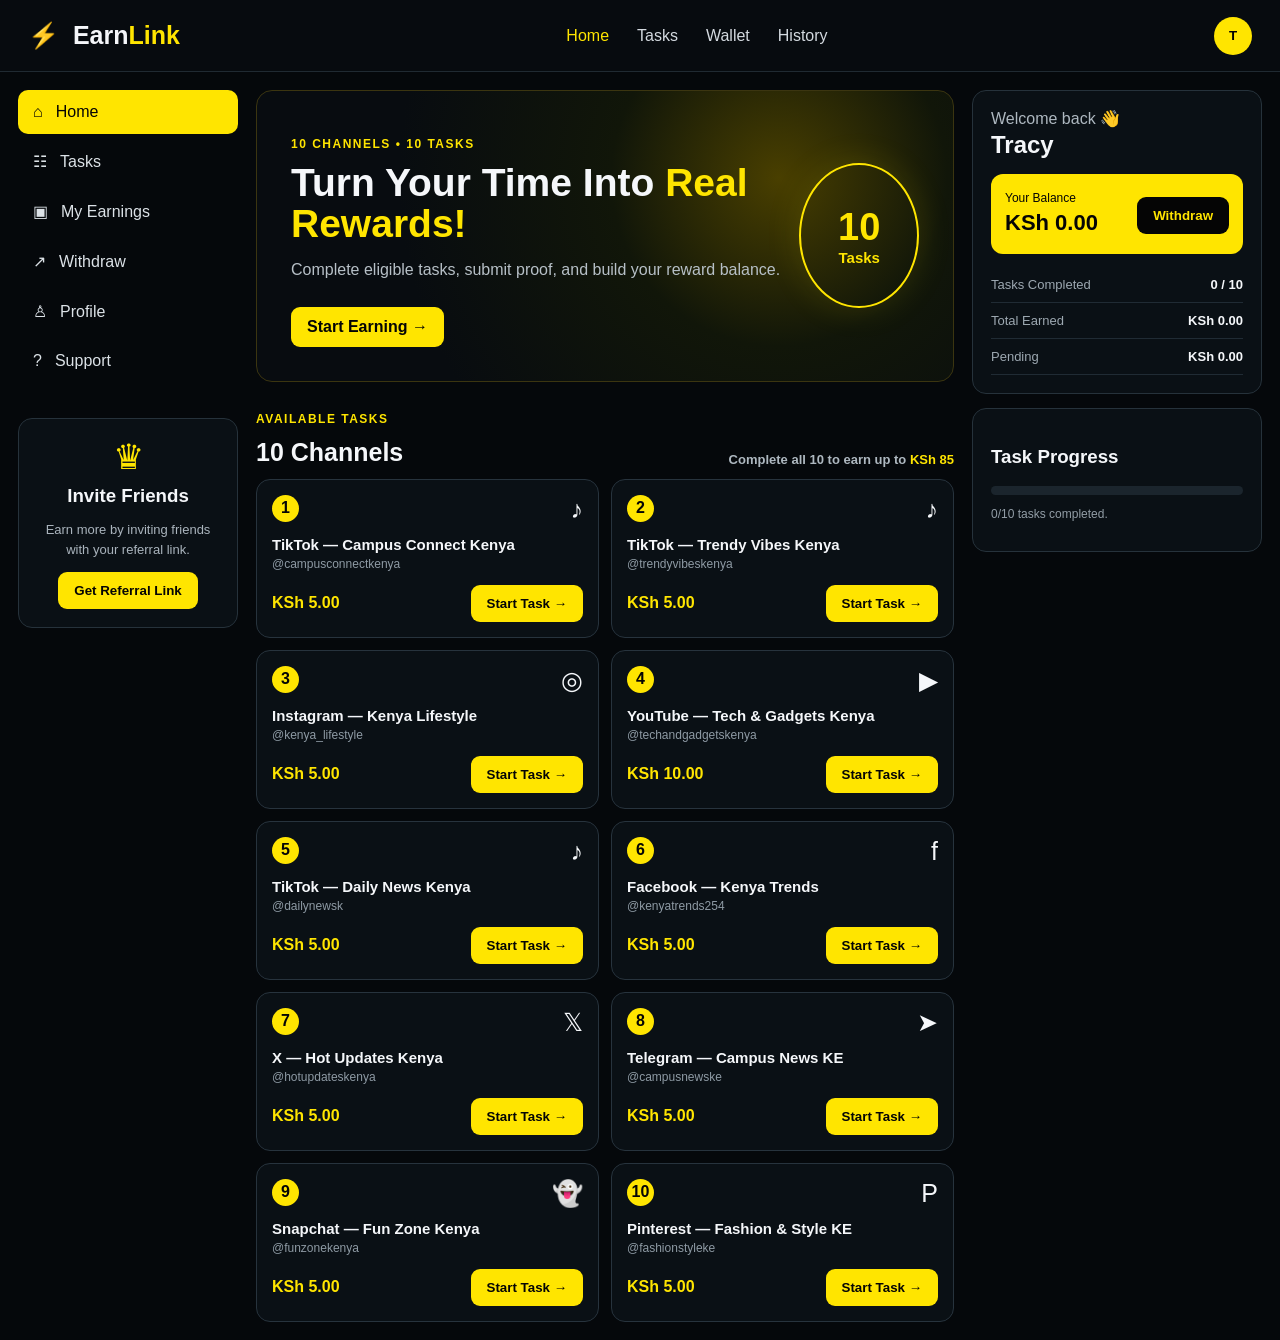
==== index.html @ f0e51ee8 "Add files via upload" ====
<!DOCTYPE html>
<html lang="en">
<head>
  <meta charset="UTF-8" />
  <meta name="viewport" content="width=device-width, initial-scale=1.0" />
  <title>EarnLink — Follow • Like • Earn</title>
  <link rel="stylesheet" href="style.css" />
</head>
<body>
  <header class="topbar">
    <div class="brand"><span class="brand-icon">⚡</span> Earn<span>Link</span></div>
    <nav>
      <a class="active" href="#home">Home</a>
      <a href="#tasks">Tasks</a>
      <a href="#wallet">Wallet</a>
      <a href="#history">History</a>
    </nav>
    <button class="profile-btn">T</button>
  </header>

  <main class="layout" id="home">
    <aside class="sidebar">
      <a class="nav active" href="#home">⌂ <span>Home</span></a>
      <a class="nav" href="#tasks">☷ <span>Tasks</span></a>
      <a class="nav" href="#wallet">▣ <span>My Earnings</span></a>
      <a class="nav" href="#wallet">↗ <span>Withdraw</span></a>
      <a class="nav" href="#profile">♙ <span>Profile</span></a>
      <a class="nav" href="#support">? <span>Support</span></a>

      <div class="referral">
        <div class="ref-icon">♛</div>
        <h3>Invite Friends</h3>
        <p>Earn more by inviting friends with your referral link.</p>
        <button>Get Referral Link</button>
      </div>
    </aside>

    <section class="content">
      <section class="hero">
        <div>
          <p class="eyebrow">10 CHANNELS • 10 TASKS</p>
          <h1>Turn Your Time Into <strong>Real Rewards!</strong></h1>
          <p>Complete eligible tasks, submit proof, and build your reward balance.</p>
          <a class="primary" href="#tasks">Start Earning →</a>
        </div>
        <div class="hero-badge">10<br><small>Tasks</small></div>
      </section>

      <section class="tasks-section" id="tasks">
        <div class="section-heading">
          <div>
            <p class="eyebrow">AVAILABLE TASKS</p>
            <h2>10 Channels</h2>
          </div>
          <strong>Complete all 10 to earn up to <span id="possible-total">KSh 85</span></strong>
        </div>
        <div class="task-grid" id="task-grid"></div>
      </section>
    </section>

    <aside class="rightbar">
      <div class="welcome-card">
        <p>Welcome back 👋</p>
        <h2>Tracy</h2>
        <div class="balance">
          <span>Your Balance</span>
          <strong id="balance">KSh 0.00</strong>
          <button onclick="openWallet()">Withdraw</button>
        </div>
        <div class="stats">
          <div><span>Tasks Completed</span><b id="completed">0 / 10</b></div>
          <div><span>Total Earned</span><b id="earned">KSh 0.00</b></div>
          <div><span>Pending</span><b id="pending">KSh 0.00</b></div>
        </div>
      </div>

      <div class="progress-card">
        <h3>Task Progress</h3>
        <div class="progress"><i id="progress-bar"></i></div>
        <p id="progress-text">Complete your tasks to increase your balance.</p>
      </div>
    </aside>
  </main>

  <div class="modal hidden" id="task-modal">
    <div class="modal-card">
      <button class="close" onclick="closeModal()">×</button>
      <div id="modal-content"></div>
    </div>
  </div>

  <script src="script.js"></script>
</body>
</html>
---- style.css ----
*{box-sizing:border-box}html{scroll-behavior:smooth}body{margin:0;background:#05080b;color:#f5f7fa;font-family:Inter,Arial,sans-serif}.topbar{height:72px;border-bottom:1px solid #202a32;display:flex;align-items:center;padding:0 28px;gap:45px;position:sticky;top:0;background:#070b0f;z-index:10}.brand{font-size:25px;font-weight:900}.brand span:last-child{color:#ffe500}.brand-icon{color:#ffe500;margin-right:7px}.topbar nav{display:flex;gap:28px;flex:1;justify-content:center}.topbar nav a{color:#d4dae0;text-decoration:none}.topbar nav a.active{color:#ffe500}.profile-btn{border:0;background:#ffe500;border-radius:50%;width:38px;height:38px;font-weight:800}.layout{display:grid;grid-template-columns:220px minmax(0,1fr) 290px;gap:18px;max-width:1500px;margin:auto;padding:18px}.sidebar,.rightbar{min-width:0}.nav{display:flex;gap:13px;align-items:center;padding:13px 15px;color:#dce2e7;text-decoration:none;border-radius:10px;margin-bottom:5px}.nav.active,.nav:hover{background:#ffe500;color:#050505}.referral,.welcome-card,.progress-card{border:1px solid #26323b;background:#0a1015;border-radius:14px;padding:18px}.referral{margin-top:35px;text-align:center}.ref-icon{font-size:35px;color:#ffe500}.referral h3{margin:8px 0}.referral p{font-size:13px;color:#aab4bd;line-height:1.5}.referral button,.primary,.balance button,.task button{border:0;background:#ffe500;color:#050505;font-weight:800;border-radius:9px;padding:11px 16px;cursor:pointer}.content{min-width:0}.hero{min-height:250px;border:1px solid #3b3510;border-radius:16px;padding:34px;display:flex;align-items:center;justify-content:space-between;background:radial-gradient(circle at 75% 30%,#493f00 0,#111609 30%,#080c10 68%)}.eyebrow{color:#ffe500;font-size:12px;font-weight:800;letter-spacing:1.5px}.hero h1{font-size:39px;line-height:1.05;max-width:620px;margin:12px 0}.hero h1 strong{color:#ffe500}.hero p:not(.eyebrow){color:#b7c0c7;max-width:560px}.primary{display:inline-block;text-decoration:none;margin-top:12px}.hero-badge{border:2px solid #ffe500;border-radius:50%;width:145px;height:145px;display:flex;flex-direction:column;align-items:center;justify-content:center;color:#ffe500;font-size:38px;font-weight:900;box-shadow:0 0 35px #ffe50022}.hero-badge small{font-size:15px}.tasks-section{margin-top:18px}.section-heading{display:flex;justify-content:space-between;align-items:end;margin-bottom:12px}.section-heading h2{margin:0;font-size:25px}.section-heading strong{font-size:13px;color:#aeb8c0}.section-heading strong span{color:#ffe500}.task-grid{display:grid;grid-template-columns:repeat(2,minmax(0,1fr));gap:12px}.task{border:1px solid #27333d;background:#0a1015;border-radius:14px;padding:15px;position:relative}.task-number{width:27px;height:27px;background:#ffe500;color:#050505;border-radius:50%;display:flex;align-items:center;justify-content:center;font-weight:900}.task-head{display:flex;justify-content:space-between;align-items:start}.platform{font-size:25px}.task h3{font-size:15px;margin:12px 0 4px}.handle{color:#8e9aa4;font-size:12px}.task-bottom{display:flex;align-items:center;justify-content:space-between;margin-top:14px}.reward{color:#ffe500;font-weight:900}.task button.done{background:#17351f;color:#62e08b}.rightbar{display:flex;flex-direction:column;gap:14px}.welcome-card h2{margin:3px 0 15px}.welcome-card>p{color:#aeb8c0;margin:0}.balance{background:#ffe500;color:#050505;border-radius:12px;padding:14px;margin-bottom:13px}.balance span{font-size:12px}.balance strong{font-size:22px;display:block;margin:4px 0}.balance button{background:#050505;color:#ffe500;float:right;margin-top:-43px}.stats>div{display:flex;justify-content:space-between;padding:10px 0;border-bottom:1px solid #202b34;font-size:13px}.stats span{color:#9da8b1}.progress{height:9px;background:#1b252d;border-radius:99px;overflow:hidden}.progress i{display:block;height:100%;width:0;background:#ffe500;transition:.3s}.progress-card p{font-size:12px;color:#929da6}.modal{position:fixed;inset:0;background:#000b;display:flex;align-items:center;justify-content:center;padding:20px;z-index:20}.hidden{display:none}.modal-card{position:relative;background:#0a1015;border:1px solid #3a4249;border-radius:16px;padding:25px;max-width:480px;width:100%}.close{position:absolute;right:14px;top:10px;background:none;border:0;color:#fff;font-size:28px;cursor:pointer}.timer{font-size:46px;color:#ffe500;text-align:center;font-weight:900;margin:20px}.instructions{color:#b8c0c7;line-height:1.7}.proof{border:1px dashed #68747e;padding:20px;border-radius:10px;text-align:center;margin:15px 0}.file-input{width:100%;padding:10px;background:#111a21;color:#fff;border-radius:8px}.modal-card button.primary-btn{width:100%;background:#ffe500;border:0;border-radius:9px;padding:13px;font-weight:900;cursor:pointer}.modal-card button:disabled{opacity:.45;cursor:not-allowed}@media(max-width:1100px){.layout{grid-template-columns:180px minmax(0,1fr)}.rightbar{grid-column:2}.task-grid{grid-template-columns:repeat(2,1fr)}}@media(max-width:720px){.topbar{padding:0 14px}.topbar nav{display:none}.layout{display:block;padding:10px}.sidebar{display:none}.rightbar{margin-top:14px}.hero{padding:22px}.hero h1{font-size:30px}.hero-badge{width:100px;height:100px;font-size:28px}.task-grid{grid-template-columns:1fr}.section-heading{display:block}.section-heading strong{display:block;margin-top:8px}}
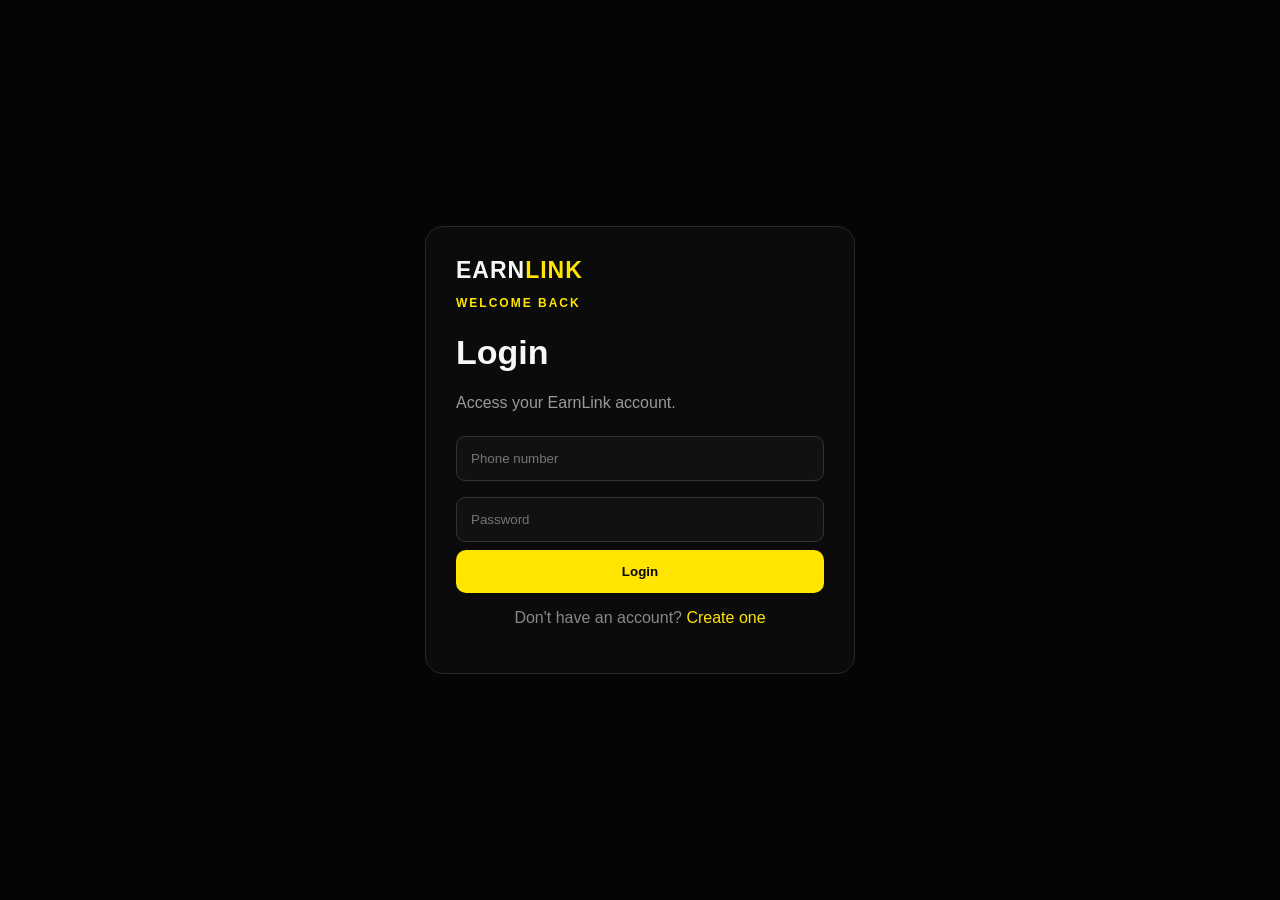
==== commit 0e8866ea: "Add files via upload" ====
--- a/index.html
+++ b/index.html
@@ -1,94 +1,24 @@
 <!DOCTYPE html>
 <html lang="en">
 <head>
-  <meta charset="UTF-8" />
-  <meta name="viewport" content="width=device-width, initial-scale=1.0" />
-  <title>EarnLink — Follow • Like • Earn</title>
-  <link rel="stylesheet" href="style.css" />
+<meta charset="UTF-8"><meta name="viewport" content="width=device-width, initial-scale=1.0">
+<title>EarnLink | Dashboard</title><link rel="stylesheet" href="style.css">
 </head>
 <body>
-  <header class="topbar">
-    <div class="brand"><span class="brand-icon">⚡</span> Earn<span>Link</span></div>
-    <nav>
-      <a class="active" href="#home">Home</a>
-      <a href="#tasks">Tasks</a>
-      <a href="#wallet">Wallet</a>
-      <a href="#history">History</a>
-    </nav>
-    <button class="profile-btn">T</button>
-  </header>
-
-  <main class="layout" id="home">
-    <aside class="sidebar">
-      <a class="nav active" href="#home">⌂ <span>Home</span></a>
-      <a class="nav" href="#tasks">☷ <span>Tasks</span></a>
-      <a class="nav" href="#wallet">▣ <span>My Earnings</span></a>
-      <a class="nav" href="#wallet">↗ <span>Withdraw</span></a>
-      <a class="nav" href="#profile">♙ <span>Profile</span></a>
-      <a class="nav" href="#support">? <span>Support</span></a>
-
-      <div class="referral">
-        <div class="ref-icon">♛</div>
-        <h3>Invite Friends</h3>
-        <p>Earn more by inviting friends with your referral link.</p>
-        <button>Get Referral Link</button>
-      </div>
-    </aside>
-
-    <section class="content">
-      <section class="hero">
-        <div>
-          <p class="eyebrow">10 CHANNELS • 10 TASKS</p>
-          <h1>Turn Your Time Into <strong>Real Rewards!</strong></h1>
-          <p>Complete eligible tasks, submit proof, and build your reward balance.</p>
-          <a class="primary" href="#tasks">Start Earning →</a>
-        </div>
-        <div class="hero-badge">10<br><small>Tasks</small></div>
-      </section>
-
-      <section class="tasks-section" id="tasks">
-        <div class="section-heading">
-          <div>
-            <p class="eyebrow">AVAILABLE TASKS</p>
-            <h2>10 Channels</h2>
-          </div>
-          <strong>Complete all 10 to earn up to <span id="possible-total">KSh 85</span></strong>
-        </div>
-        <div class="task-grid" id="task-grid"></div>
-      </section>
-    </section>
-
-    <aside class="rightbar">
-      <div class="welcome-card">
-        <p>Welcome back 👋</p>
-        <h2>Tracy</h2>
-        <div class="balance">
-          <span>Your Balance</span>
-          <strong id="balance">KSh 0.00</strong>
-          <button onclick="openWallet()">Withdraw</button>
-        </div>
-        <div class="stats">
-          <div><span>Tasks Completed</span><b id="completed">0 / 10</b></div>
-          <div><span>Total Earned</span><b id="earned">KSh 0.00</b></div>
-          <div><span>Pending</span><b id="pending">KSh 0.00</b></div>
-        </div>
-      </div>
-
-      <div class="progress-card">
-        <h3>Task Progress</h3>
-        <div class="progress"><i id="progress-bar"></i></div>
-        <p id="progress-text">Complete your tasks to increase your balance.</p>
-      </div>
-    </aside>
-  </main>
-
-  <div class="modal hidden" id="task-modal">
-    <div class="modal-card">
-      <button class="close" onclick="closeModal()">×</button>
-      <div id="modal-content"></div>
-    </div>
-  </div>
-
-  <script src="script.js"></script>
-</body>
-</html>
+<header class="topbar"><a class="brand" href="index.html">EARN<span>LINK</span></a><nav>
+<a class="active" href="index.html">Home</a><a href="tasks.html">Tasks</a><a href="verification.html">Verification</a><a href="wallet.html">Wallet</a>
+</nav><button class="logout" onclick="logout()">Logout</button></header>
+<main class="container">
+<section class="hero"><div><p class="eyebrow">WELCOME BACK</p><h1>Earn more. <span>Do more.</span></h1><p>Complete verified tasks and build your earnings.</p></div><a class="btn" href="tasks.html">View Tasks →</a></section>
+<section class="balance-grid">
+<div class="balance-card"><small>AVAILABLE BALANCE</small><strong>KSh <span id="available">0.00</span></strong><a href="wallet.html">Withdraw →</a></div>
+<div class="stat"><small>PENDING</small><strong>KSh <span id="pending">0.00</span></strong></div>
+<div class="stat"><small>TOTAL EARNED</small><strong>KSh <span id="total">0.00</span></strong></div>
+<div class="stat"><small>COMPLETED TASKS</small><strong id="completed">0</strong></div>
+</section>
+<section class="dashboard-grid">
+<div class="panel"><h2>How EarnLink works</h2><div class="steps"><div><b>01</b><span>Choose a task</span></div><div><b>02</b><span>Complete it with the required proof</span></div><div><b>03</b><span>Submit for verification</span></div><div><b>04</b><span>Get approved earnings</span></div></div></div>
+<div class="panel quick"><h2>Quick actions</h2><a href="tasks.html">🎯 Browse available tasks</a><a href="verification.html">✓ Check verification</a><a href="wallet.html">💰 Open wallet</a></div>
+</section>
+</main><script src="script.js"></script>
+</body></html>
--- a/style.css
+++ b/style.css
@@ -1 +1 @@
-*{box-sizing:border-box}html{scroll-behavior:smooth}body{margin:0;background:#05080b;color:#f5f7fa;font-family:Inter,Arial,sans-serif}.topbar{height:72px;border-bottom:1px solid #202a32;display:flex;align-items:center;padding:0 28px;gap:45px;position:sticky;top:0;background:#070b0f;z-index:10}.brand{font-size:25px;font-weight:900}.brand span:last-child{color:#ffe500}.brand-icon{color:#ffe500;margin-right:7px}.topbar nav{display:flex;gap:28px;flex:1;justify-content:center}.topbar nav a{color:#d4dae0;text-decoration:none}.topbar nav a.active{color:#ffe500}.profile-btn{border:0;background:#ffe500;border-radius:50%;width:38px;height:38px;font-weight:800}.layout{display:grid;grid-template-columns:220px minmax(0,1fr) 290px;gap:18px;max-width:1500px;margin:auto;padding:18px}.sidebar,.rightbar{min-width:0}.nav{display:flex;gap:13px;align-items:center;padding:13px 15px;color:#dce2e7;text-decoration:none;border-radius:10px;margin-bottom:5px}.nav.active,.nav:hover{background:#ffe500;color:#050505}.referral,.welcome-card,.progress-card{border:1px solid #26323b;background:#0a1015;border-radius:14px;padding:18px}.referral{margin-top:35px;text-align:center}.ref-icon{font-size:35px;color:#ffe500}.referral h3{margin:8px 0}.referral p{font-size:13px;color:#aab4bd;line-height:1.5}.referral button,.primary,.balance button,.task button{border:0;background:#ffe500;color:#050505;font-weight:800;border-radius:9px;padding:11px 16px;cursor:pointer}.content{min-width:0}.hero{min-height:250px;border:1px solid #3b3510;border-radius:16px;padding:34px;display:flex;align-items:center;justify-content:space-between;background:radial-gradient(circle at 75% 30%,#493f00 0,#111609 30%,#080c10 68%)}.eyebrow{color:#ffe500;font-size:12px;font-weight:800;letter-spacing:1.5px}.hero h1{font-size:39px;line-height:1.05;max-width:620px;margin:12px 0}.hero h1 strong{color:#ffe500}.hero p:not(.eyebrow){color:#b7c0c7;max-width:560px}.primary{display:inline-block;text-decoration:none;margin-top:12px}.hero-badge{border:2px solid #ffe500;border-radius:50%;width:145px;height:145px;display:flex;flex-direction:column;align-items:center;justify-content:center;color:#ffe500;font-size:38px;font-weight:900;box-shadow:0 0 35px #ffe50022}.hero-badge small{font-size:15px}.tasks-section{margin-top:18px}.section-heading{display:flex;justify-content:space-between;align-items:end;margin-bottom:12px}.section-heading h2{margin:0;font-size:25px}.section-heading strong{font-size:13px;color:#aeb8c0}.section-heading strong span{color:#ffe500}.task-grid{display:grid;grid-template-columns:repeat(2,minmax(0,1fr));gap:12px}.task{border:1px solid #27333d;background:#0a1015;border-radius:14px;padding:15px;position:relative}.task-number{width:27px;height:27px;background:#ffe500;color:#050505;border-radius:50%;display:flex;align-items:center;justify-content:center;font-weight:900}.task-head{display:flex;justify-content:space-between;align-items:start}.platform{font-size:25px}.task h3{font-size:15px;margin:12px 0 4px}.handle{color:#8e9aa4;font-size:12px}.task-bottom{display:flex;align-items:center;justify-content:space-between;margin-top:14px}.reward{color:#ffe500;font-weight:900}.task button.done{background:#17351f;color:#62e08b}.rightbar{display:flex;flex-direction:column;gap:14px}.welcome-card h2{margin:3px 0 15px}.welcome-card>p{color:#aeb8c0;margin:0}.balance{background:#ffe500;color:#050505;border-radius:12px;padding:14px;margin-bottom:13px}.balance span{font-size:12px}.balance strong{font-size:22px;display:block;margin:4px 0}.balance button{background:#050505;color:#ffe500;float:right;margin-top:-43px}.stats>div{display:flex;justify-content:space-between;padding:10px 0;border-bottom:1px solid #202b34;font-size:13px}.stats span{color:#9da8b1}.progress{height:9px;background:#1b252d;border-radius:99px;overflow:hidden}.progress i{display:block;height:100%;width:0;background:#ffe500;transition:.3s}.progress-card p{font-size:12px;color:#929da6}.modal{position:fixed;inset:0;background:#000b;display:flex;align-items:center;justify-content:center;padding:20px;z-index:20}.hidden{display:none}.modal-card{position:relative;background:#0a1015;border:1px solid #3a4249;border-radius:16px;padding:25px;max-width:480px;width:100%}.close{position:absolute;right:14px;top:10px;background:none;border:0;color:#fff;font-size:28px;cursor:pointer}.timer{font-size:46px;color:#ffe500;text-align:center;font-weight:900;margin:20px}.instructions{color:#b8c0c7;line-height:1.7}.proof{border:1px dashed #68747e;padding:20px;border-radius:10px;text-align:center;margin:15px 0}.file-input{width:100%;padding:10px;background:#111a21;color:#fff;border-radius:8px}.modal-card button.primary-btn{width:100%;background:#ffe500;border:0;border-radius:9px;padding:13px;font-weight:900;cursor:pointer}.modal-card button:disabled{opacity:.45;cursor:not-allowed}@media(max-width:1100px){.layout{grid-template-columns:180px minmax(0,1fr)}.rightbar{grid-column:2}.task-grid{grid-template-columns:repeat(2,1fr)}}@media(max-width:720px){.topbar{padding:0 14px}.topbar nav{display:none}.layout{display:block;padding:10px}.sidebar{display:none}.rightbar{margin-top:14px}.hero{padding:22px}.hero h1{font-size:30px}.hero-badge{width:100px;height:100px;font-size:28px}.task-grid{grid-template-columns:1fr}.section-heading{display:block}.section-heading strong{display:block;margin-top:8px}}
+*{box-sizing:border-box}body{margin:0;background:#050505;color:#f7f7f7;font-family:Arial,sans-serif}a{color:inherit;text-decoration:none}.topbar{height:72px;border-bottom:1px solid #242424;display:flex;align-items:center;padding:0 5%;gap:28px;position:sticky;top:0;background:#050505;z-index:5}.brand{font-weight:900;font-size:23px;letter-spacing:1px}.brand span,h1 span{color:#ffe500}.topbar nav{display:flex;gap:22px;flex:1}.topbar nav a{color:#aaa}.topbar nav a.active,.topbar nav a:hover{color:#ffe500}.logout{background:none;border:1px solid #333;color:#ddd;padding:9px 14px;border-radius:8px}.container{width:min(1100px,92%);margin:40px auto}.narrow{max-width:760px}.hero{padding:38px;border:1px solid #292929;border-radius:20px;background:linear-gradient(120deg,#111,#080808);display:flex;justify-content:space-between;align-items:center;gap:25px}.eyebrow{color:#ffe500;font-size:12px;font-weight:800;letter-spacing:2px}.hero h1,.page-title h1{font-size:42px;margin:8px 0}.hero p,.page-title p,.muted{color:#999}.btn{display:inline-block;background:#ffe500;color:#050505;border:0;border-radius:10px;padding:14px 20px;font-weight:900;cursor:pointer}.full{width:100%;text-align:center}.balance-grid{display:grid;grid-template-columns:2fr 1fr 1fr 1fr;gap:14px;margin:18px 0}.balance-card,.stat,.panel{border:1px solid #292929;border-radius:16px;padding:22px;background:#0b0b0b}.balance-card{border-color:#665d00}.balance-card small,.stat small{display:block;color:#999;font-size:11px;letter-spacing:1px}.balance-card strong,.stat strong{display:block;font-size:27px;margin:10px 0}.balance-card a{color:#ffe500;font-size:13px}.dashboard-grid{display:grid;grid-template-columns:1.5fr 1fr;gap:16px}.panel h2{margin-top:0}.steps{display:grid;gap:14px}.steps div{display:flex;gap:15px;align-items:center;border-bottom:1px solid #222;padding:12px 0}.steps b{color:#ffe500}.quick a{display:block;padding:15px;border-bottom:1px solid #222}.page-title{margin-bottom:25px}.task-list{display:grid;grid-template-columns:repeat(2,1fr);gap:16px}.task-card{border:1px solid #292929;border-radius:16px;padding:22px;background:#0b0b0b}.task-card h2{margin:8px 0}.task-card .meta{color:#999;margin-bottom:18px}.reward{color:#ffe500;font-size:18px;margin:15px 0}.task-detail{text-align:left}.timer{font-size:52px;font-weight:900;text-align:center;padding:25px;margin:20px 0;border:1px solid #3d3900;border-radius:15px;color:#ffe500}.record{margin-top:25px;border-top:1px solid #292929;padding-top:20px}input{width:100%;padding:14px;margin:8px 0;background:#111;border:1px solid #333;border-radius:9px;color:#fff}.msg{margin-top:12px;color:#ffe500}.submission{display:flex;justify-content:space-between;padding:18px;border:1px solid #292929;border-radius:10px}.pending{color:#ffe500}.auth-body{min-height:100vh;display:grid;place-items:center;padding:20px}.auth-card{width:min(430px,100%);background:#0b0b0b;border:1px solid #292929;border-radius:18px;padding:30px}.auth-card h1{font-size:34px}.check{display:block;margin:12px 0;color:#aaa;font-size:13px}.check input{width:auto}.center{text-align:center;color:#888}.center a{color:#ffe500}@media(max-width:800px){.balance-grid{grid-template-columns:1fr 1fr}.dashboard-grid,.task-list{grid-template-columns:1fr}.hero{display:block}.hero .btn{margin-top:20px}.topbar{gap:12px;padding:0 3%;overflow:auto}.topbar nav{gap:13px}.topbar nav a{font-size:12px}.logout{display:none}}
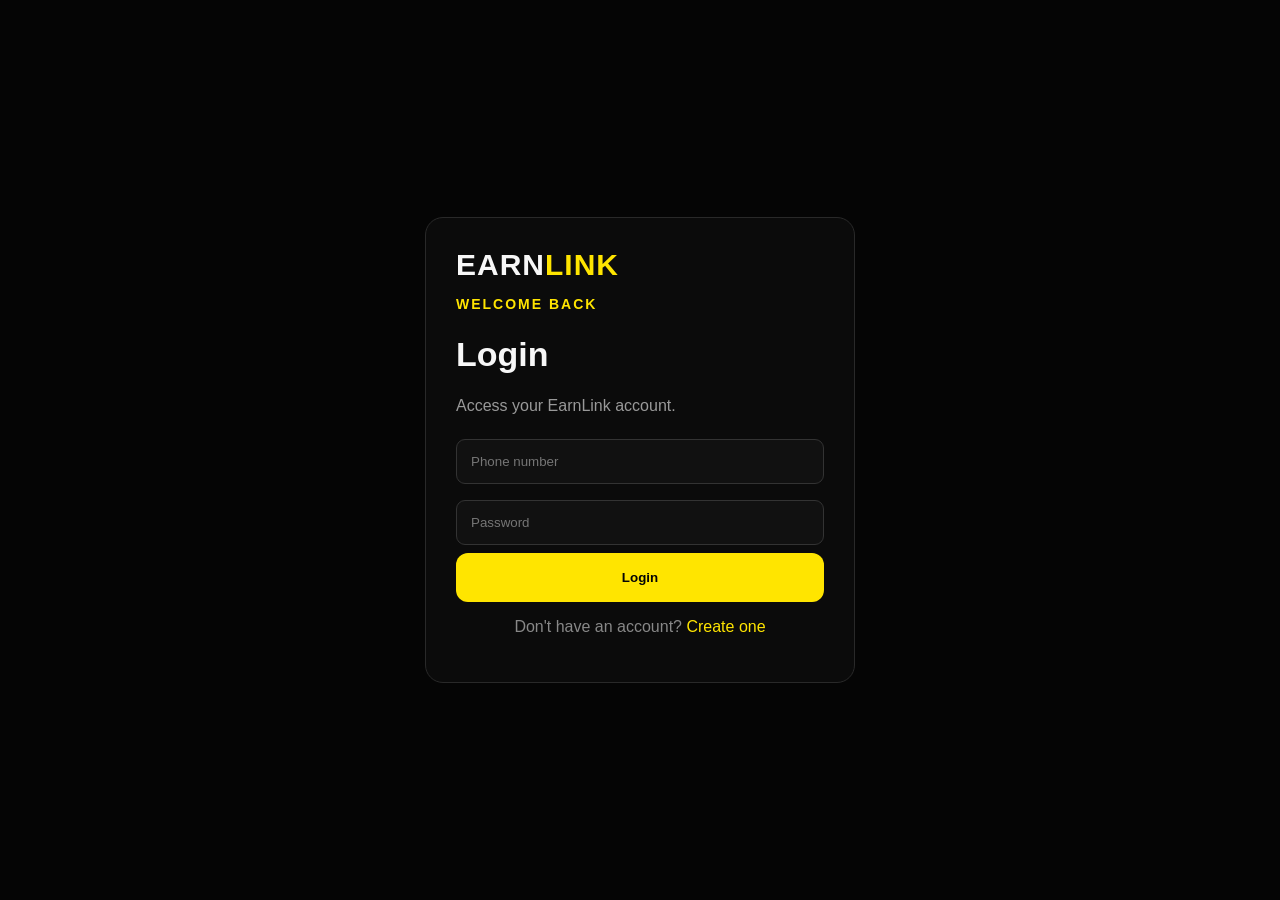
==== commit 9f73ca48: "Update index.html" ====
--- a/index.html
+++ b/index.html
@@ -1,24 +1,56 @@
 <!DOCTYPE html>
 <html lang="en">
 <head>
-<meta charset="UTF-8"><meta name="viewport" content="width=device-width, initial-scale=1.0">
-<title>EarnLink | Dashboard</title><link rel="stylesheet" href="style.css">
+  <meta charset="UTF-8">
+  <meta name="viewport" content="width=device-width, initial-scale=1.0">
+  <meta name="theme-color" content="#050505">
+  <title>EARNLINK | Dashboard</title>
+  <link rel="stylesheet" href="style.css">
 </head>
 <body>
-<header class="topbar"><a class="brand" href="index.html">EARN<span>LINK</span></a><nav>
-<a class="active" href="index.html">Home</a><a href="tasks.html">Tasks</a><a href="verification.html">Verification</a><a href="wallet.html">Wallet</a>
-</nav><button class="logout" onclick="logout()">Logout</button></header>
-<main class="container">
-<section class="hero"><div><p class="eyebrow">WELCOME BACK</p><h1>Earn more. <span>Do more.</span></h1><p>Complete verified tasks and build your earnings.</p></div><a class="btn" href="tasks.html">View Tasks →</a></section>
-<section class="balance-grid">
-<div class="balance-card"><small>AVAILABLE BALANCE</small><strong>KSh <span id="available">0.00</span></strong><a href="wallet.html">Withdraw →</a></div>
-<div class="stat"><small>PENDING</small><strong>KSh <span id="pending">0.00</span></strong></div>
-<div class="stat"><small>TOTAL EARNED</small><strong>KSh <span id="total">0.00</span></strong></div>
-<div class="stat"><small>COMPLETED TASKS</small><strong id="completed">0</strong></div>
-</section>
-<section class="dashboard-grid">
-<div class="panel"><h2>How EarnLink works</h2><div class="steps"><div><b>01</b><span>Choose a task</span></div><div><b>02</b><span>Complete it with the required proof</span></div><div><b>03</b><span>Submit for verification</span></div><div><b>04</b><span>Get approved earnings</span></div></div></div>
-<div class="panel quick"><h2>Quick actions</h2><a href="tasks.html">🎯 Browse available tasks</a><a href="verification.html">✓ Check verification</a><a href="wallet.html">💰 Open wallet</a></div>
-</section>
-</main><script src="script.js"></script>
-</body></html>+
+  <!-- TOP: EARNLINK BRAND ONLY -->
+  <header class="topbar">
+    <a class="brand" href="index.html">EARN<span>LINK</span></a>
+  </header>
+
+  <main class="container">
+
+    <!-- WELCOME HERO -->
+    <section class="hero">
+      <div>
+        <p class="eyebrow">WELCOME BACK</p>
+        <h1>Earn more. <span>Do more.</span></h1>
+        <p>Complete verified tasks and build your earnings.</p>
+      </div>
+      <a class="btn" href="tasks.html">View Tasks →</a>
+    </section>
+
+    <!-- BOTTOM NAVIGATION -->
+    <nav class="bottom-navigation" aria-label="Main navigation">
+      <a class="active" href="index.html">
+        <span class="nav-icon">⌂</span>
+        <small>Home</small>
+      </a>
+
+      <a href="tasks.html">
+        <span class="nav-icon">▦</span>
+        <small>Tasks</small>
+      </a>
+
+      <a href="verification.html">
+        <span class="nav-icon">✓</span>
+        <small>Verification</small>
+      </a>
+
+      <a href="wallet.html">
+        <span class="nav-icon">▣</span>
+        <small>Wallet</small>
+      </a>
+    </nav>
+
+  </main>
+
+  <script src="script.js"></script>
+</body>
+</html>
--- a/style.css
+++ b/style.css
@@ -1 +1,441 @@
-*{box-sizing:border-box}body{margin:0;background:#050505;color:#f7f7f7;font-family:Arial,sans-serif}a{color:inherit;text-decoration:none}.topbar{height:72px;border-bottom:1px solid #242424;display:flex;align-items:center;padding:0 5%;gap:28px;position:sticky;top:0;background:#050505;z-index:5}.brand{font-weight:900;font-size:23px;letter-spacing:1px}.brand span,h1 span{color:#ffe500}.topbar nav{display:flex;gap:22px;flex:1}.topbar nav a{color:#aaa}.topbar nav a.active,.topbar nav a:hover{color:#ffe500}.logout{background:none;border:1px solid #333;color:#ddd;padding:9px 14px;border-radius:8px}.container{width:min(1100px,92%);margin:40px auto}.narrow{max-width:760px}.hero{padding:38px;border:1px solid #292929;border-radius:20px;background:linear-gradient(120deg,#111,#080808);display:flex;justify-content:space-between;align-items:center;gap:25px}.eyebrow{color:#ffe500;font-size:12px;font-weight:800;letter-spacing:2px}.hero h1,.page-title h1{font-size:42px;margin:8px 0}.hero p,.page-title p,.muted{color:#999}.btn{display:inline-block;background:#ffe500;color:#050505;border:0;border-radius:10px;padding:14px 20px;font-weight:900;cursor:pointer}.full{width:100%;text-align:center}.balance-grid{display:grid;grid-template-columns:2fr 1fr 1fr 1fr;gap:14px;margin:18px 0}.balance-card,.stat,.panel{border:1px solid #292929;border-radius:16px;padding:22px;background:#0b0b0b}.balance-card{border-color:#665d00}.balance-card small,.stat small{display:block;color:#999;font-size:11px;letter-spacing:1px}.balance-card strong,.stat strong{display:block;font-size:27px;margin:10px 0}.balance-card a{color:#ffe500;font-size:13px}.dashboard-grid{display:grid;grid-template-columns:1.5fr 1fr;gap:16px}.panel h2{margin-top:0}.steps{display:grid;gap:14px}.steps div{display:flex;gap:15px;align-items:center;border-bottom:1px solid #222;padding:12px 0}.steps b{color:#ffe500}.quick a{display:block;padding:15px;border-bottom:1px solid #222}.page-title{margin-bottom:25px}.task-list{display:grid;grid-template-columns:repeat(2,1fr);gap:16px}.task-card{border:1px solid #292929;border-radius:16px;padding:22px;background:#0b0b0b}.task-card h2{margin:8px 0}.task-card .meta{color:#999;margin-bottom:18px}.reward{color:#ffe500;font-size:18px;margin:15px 0}.task-detail{text-align:left}.timer{font-size:52px;font-weight:900;text-align:center;padding:25px;margin:20px 0;border:1px solid #3d3900;border-radius:15px;color:#ffe500}.record{margin-top:25px;border-top:1px solid #292929;padding-top:20px}input{width:100%;padding:14px;margin:8px 0;background:#111;border:1px solid #333;border-radius:9px;color:#fff}.msg{margin-top:12px;color:#ffe500}.submission{display:flex;justify-content:space-between;padding:18px;border:1px solid #292929;border-radius:10px}.pending{color:#ffe500}.auth-body{min-height:100vh;display:grid;place-items:center;padding:20px}.auth-card{width:min(430px,100%);background:#0b0b0b;border:1px solid #292929;border-radius:18px;padding:30px}.auth-card h1{font-size:34px}.check{display:block;margin:12px 0;color:#aaa;font-size:13px}.check input{width:auto}.center{text-align:center;color:#888}.center a{color:#ffe500}@media(max-width:800px){.balance-grid{grid-template-columns:1fr 1fr}.dashboard-grid,.task-list{grid-template-columns:1fr}.hero{display:block}.hero .btn{margin-top:20px}.topbar{gap:12px;padding:0 3%;overflow:auto}.topbar nav{gap:13px}.topbar nav a{font-size:12px}.logout{display:none}}+* {
+  box-sizing: border-box;
+}
+
+:root {
+  --gold: #ffe500;
+  --bg: #050505;
+  --card: #0b0b0b;
+  --border: #292929;
+  --muted: #999;
+}
+
+body {
+  margin: 0;
+  background: var(--bg);
+  color: #f7f7f7;
+  font-family: Arial, sans-serif;
+}
+
+a {
+  color: inherit;
+  text-decoration: none;
+}
+
+/* TOP BAR: EARNLINK BRAND ONLY */
+.topbar {
+  min-height: 85px;
+  border-bottom: 1px solid #242424;
+  display: flex;
+  align-items: center;
+  padding: 0 5%;
+  position: sticky;
+  top: 0;
+  background: #050505;
+  z-index: 5;
+}
+
+.brand {
+  font-weight: 900;
+  font-size: 30px;
+  letter-spacing: 1px;
+}
+
+.brand span,
+h1 span {
+  color: var(--gold);
+}
+
+/* PAGE LAYOUT */
+.container {
+  width: min(1100px, 92%);
+  margin: 40px auto;
+}
+
+.narrow {
+  max-width: 760px;
+}
+
+/* DASHBOARD HERO */
+.hero {
+  padding: 45px 38px;
+  border: 1px solid #292929;
+  border-radius: 25px;
+  background:
+    radial-gradient(ellipse at 100% 100%, rgba(255,229,0,.08), transparent 42%),
+    linear-gradient(120deg, #111, #080808);
+  display: flex;
+  justify-content: space-between;
+  align-items: center;
+  gap: 25px;
+}
+
+.eyebrow {
+  color: var(--gold);
+  font-size: 14px;
+  font-weight: 800;
+  letter-spacing: 2px;
+}
+
+.hero h1,
+.page-title h1 {
+  font-size: 42px;
+  margin: 8px 0;
+}
+
+.hero p,
+.page-title p,
+.muted {
+  color: var(--muted);
+}
+
+.btn {
+  display: inline-block;
+  background: var(--gold);
+  color: #050505;
+  border: 0;
+  border-radius: 12px;
+  padding: 17px 24px;
+  font-weight: 900;
+  cursor: pointer;
+}
+
+.btn:hover {
+  background: #fff04d;
+}
+
+.full {
+  width: 100%;
+  text-align: center;
+}
+
+/* BALANCE AND STAT CARDS */
+.balance-grid {
+  display: grid;
+  grid-template-columns: repeat(2, minmax(0, 1fr));
+  gap: 18px;
+  margin: 25px 0;
+}
+
+.balance-card,
+.stat,
+.panel {
+  border: 1px solid var(--border);
+  border-radius: 20px;
+  padding: 25px;
+  background: var(--card);
+}
+
+.balance-card {
+  border-color: #665d00;
+}
+
+.balance-card small,
+.stat small {
+  display: block;
+  color: var(--muted);
+  font-size: 13px;
+  letter-spacing: 1px;
+}
+
+.balance-card strong,
+.stat strong {
+  display: block;
+  font-size: 30px;
+  margin: 12px 0;
+}
+
+.balance-card a {
+  color: var(--gold);
+  font-size: 15px;
+}
+
+.stat-icon {
+  color: var(--gold);
+  font-size: 29px;
+  margin-bottom: 12px;
+}
+
+/* DASHBOARD CONTENT */
+.dashboard-grid {
+  display: grid;
+  grid-template-columns: 1.5fr 1fr;
+  gap: 18px;
+  margin-top: 20px;
+}
+
+.panel h2 {
+  margin-top: 0;
+}
+
+.steps {
+  display: grid;
+  gap: 14px;
+}
+
+.steps div {
+  display: flex;
+  gap: 15px;
+  align-items: center;
+  border-bottom: 1px solid #222;
+  padding: 12px 0;
+}
+
+.steps b {
+  color: var(--gold);
+}
+
+.quick a {
+  display: flex;
+  justify-content: space-between;
+  align-items: center;
+  padding: 17px;
+  border-bottom: 1px solid #222;
+}
+
+.quick a:hover {
+  color: var(--gold);
+}
+
+/* BOTTOM NAVIGATION */
+.bottom-navigation {
+  display: flex;
+  justify-content: space-around;
+  align-items: center;
+  width: 100%;
+  margin: 35px 0 25px;
+  padding: 15px 5px;
+  background: #080808;
+  border: 2px solid var(--gold);
+  border-radius: 22px;
+  box-shadow: 0 0 15px rgba(255, 229, 0, .12);
+}
+
+.bottom-navigation a {
+  flex: 1;
+  display: flex;
+  flex-direction: column;
+  align-items: center;
+  justify-content: center;
+  gap: 7px;
+  color: #eee;
+  padding: 8px 2px;
+  border-right: 1px solid #665d00;
+}
+
+.bottom-navigation a:last-child {
+  border-right: none;
+}
+
+.bottom-navigation a.active,
+.bottom-navigation a:hover {
+  color: var(--gold);
+}
+
+.nav-icon {
+  font-size: 28px;
+  font-weight: bold;
+}
+
+.bottom-navigation small {
+  font-size: 13px;
+  font-weight: bold;
+}
+
+/* PAGE HEADINGS */
+.page-title {
+  margin-bottom: 25px;
+}
+
+/* TASK LIST */
+.task-list {
+  display: grid;
+  grid-template-columns: repeat(2, minmax(0, 1fr));
+  gap: 16px;
+}
+
+.task-card {
+  border: 1px solid var(--border);
+  border-radius: 16px;
+  padding: 22px;
+  background: var(--card);
+}
+
+.task-card h2 {
+  margin: 8px 0;
+}
+
+.task-card .meta {
+  color: var(--muted);
+  margin-bottom: 18px;
+}
+
+.reward {
+  color: var(--gold);
+  font-size: 18px;
+  margin: 15px 0;
+}
+
+.task-detail {
+  text-align: left;
+}
+
+.timer {
+  font-size: 52px;
+  font-weight: 900;
+  text-align: center;
+  padding: 25px;
+  margin: 20px 0;
+  border: 1px solid #3d3900;
+  border-radius: 15px;
+  color: var(--gold);
+}
+
+/* RECORDS AND SUBMISSIONS */
+.record {
+  margin-top: 25px;
+  border-top: 1px solid var(--border);
+  padding-top: 20px;
+}
+
+.submission {
+  display: flex;
+  justify-content: space-between;
+  gap: 12px;
+  padding: 18px;
+  border: 1px solid var(--border);
+  border-radius: 10px;
+}
+
+.pending {
+  color: var(--gold);
+}
+
+/* FORM FIELDS */
+input {
+  width: 100%;
+  padding: 14px;
+  margin: 8px 0;
+  background: #111;
+  border: 1px solid #333;
+  border-radius: 9px;
+  color: #fff;
+}
+
+input:focus {
+  outline: 1px solid var(--gold);
+  border-color: var(--gold);
+}
+
+.msg {
+  margin-top: 12px;
+  color: var(--gold);
+}
+
+/* LOGIN / AUTHENTICATION */
+.auth-body {
+  min-height: 100vh;
+  display: grid;
+  place-items: center;
+  padding: 20px;
+}
+
+.auth-card {
+  width: min(430px, 100%);
+  background: var(--card);
+  border: 1px solid var(--border);
+  border-radius: 18px;
+  padding: 30px;
+}
+
+.auth-card h1 {
+  font-size: 34px;
+}
+
+.check {
+  display: block;
+  margin: 12px 0;
+  color: #aaa;
+  font-size: 13px;
+}
+
+.check input {
+  width: auto;
+}
+
+.center {
+  text-align: center;
+  color: #888;
+}
+
+.center a {
+  color: var(--gold);
+}
+
+/* TABLET */
+@media (max-width: 800px) {
+  .dashboard-grid,
+  .task-list {
+    grid-template-columns: 1fr;
+  }
+
+  .hero {
+    display: block;
+  }
+
+  .hero .btn {
+    margin-top: 20px;
+  }
+}
+
+/* MOBILE */
+@media (max-width: 450px) {
+  .topbar {
+    min-height: 78px;
+    padding: 0 5%;
+  }
+
+  .brand {
+    font-size: 28px;
+  }
+
+  .container {
+    margin: 25px auto;
+  }
+
+  .hero {
+    padding: 35px 25px;
+  }
+
+  .hero h1,
+  .page-title h1 {
+    font-size: 36px;
+  }
+
+  .balance-card,
+  .stat {
+    padding: 20px 15px;
+  }
+
+  .balance-card strong,
+  .stat strong {
+    font-size: 24px;
+  }
+
+  .bottom-navigation {
+    margin-top: 30px;
+    padding: 12px 2px;
+  }
+
+  .bottom-navigation small {
+    font-size: 11px;
+  }
+
+  .nav-icon {
+    font-size: 24px;
+  }
+
+  .submission {
+    flex-direction: column;
+  }
+}
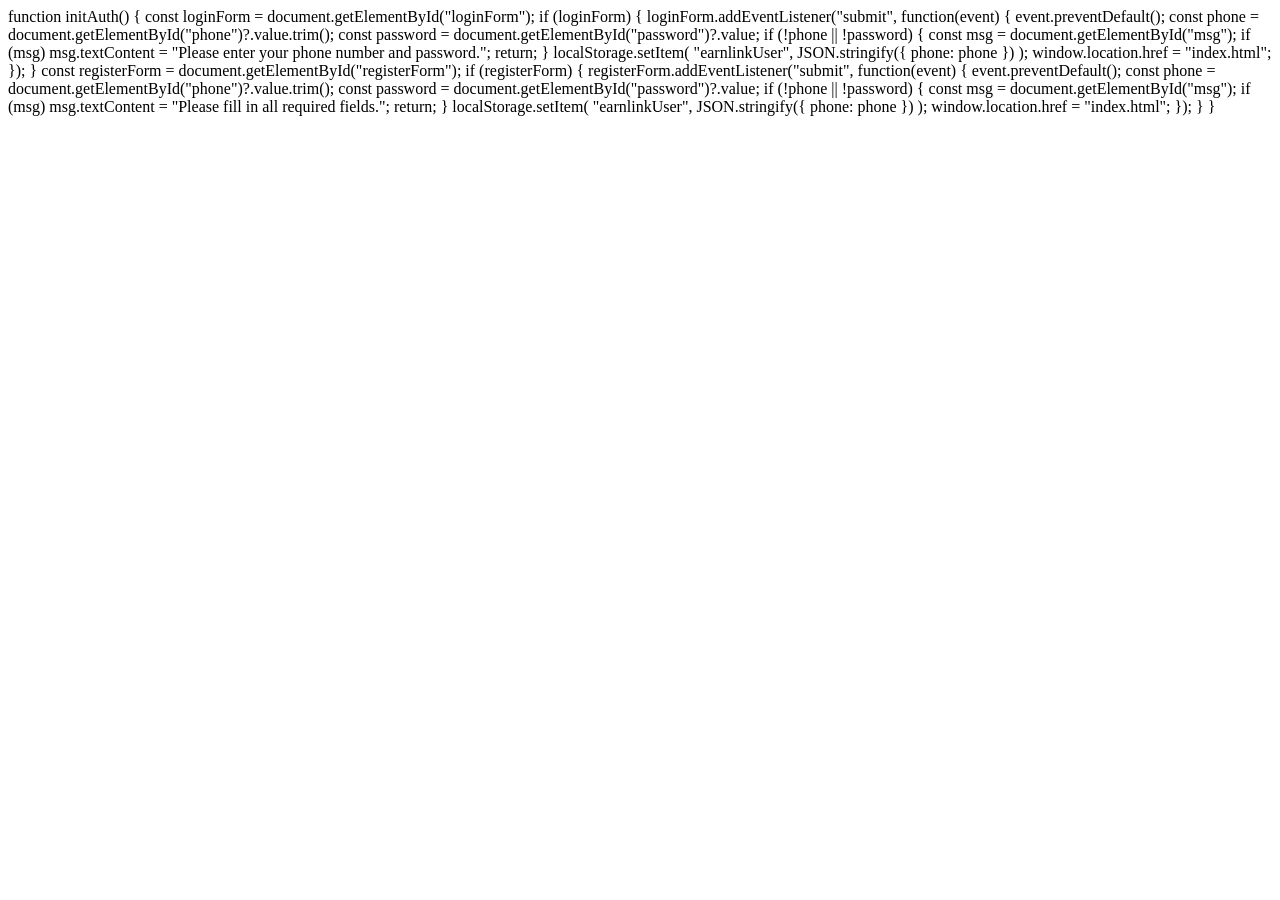
==== commit 76d2e932: "Update index.html" ====
--- a/index.html
+++ b/index.html
@@ -4,30 +4,112 @@
   <meta charset="UTF-8">
   <meta name="viewport" content="width=device-width, initial-scale=1.0">
   <meta name="theme-color" content="#050505">
-  <title>EARNLINK | Dashboard</title>
+  <title>EarnLink | Home</title>
   <link rel="stylesheet" href="style.css">
 </head>
+
 <body>
 
-  <!-- TOP: EARNLINK BRAND ONLY -->
   <header class="topbar">
-    <a class="brand" href="index.html">EARN<span>LINK</span></a>
+    <a class="brand" href="index.html">
+      EARN<span>LINK</span>
+    </a>
+
+    <a class="logout-link" href="#" onclick="logout(); return false;">
+      Logout
+    </a>
   </header>
 
   <main class="container">
 
-    <!-- WELCOME HERO -->
     <section class="hero">
       <div>
-        <p class="eyebrow">WELCOME BACK</p>
-        <h1>Earn more. <span>Do more.</span></h1>
-        <p>Complete verified tasks and build your earnings.</p>
+        <p class="eyebrow">WELCOME TO EARNLINK</p>
+
+        <h1>
+          Earn more.
+          <span>Do more.</span>
+        </h1>
+
+        <p>
+          Complete verified YouTube content-review tasks
+          and track your earnings.
+        </p>
       </div>
-      <a class="btn" href="tasks.html">View Tasks →</a>
+
+      <a class="btn" href="tasks.html">
+        View Tasks →
+      </a>
     </section>
 
-    <!-- BOTTOM NAVIGATION -->
+
+    <section class="stats-grid">
+
+      <div class="stat-card">
+        <small>AVAILABLE</small>
+        <strong id="homeAvailable">KSh 0.00</strong>
+      </div>
+
+      <div class="stat-card">
+        <small>PENDING</small>
+        <strong id="homePending">KSh 0.00</strong>
+      </div>
+
+      <div class="stat-card">
+        <small>TOTAL EARNED</small>
+        <strong id="homeTotal">KSh 0.00</strong>
+      </div>
+
+    </section>
+
+
+    <section class="panel">
+
+      <p class="eyebrow">HOW IT WORKS</p>
+
+      <h2>Complete tasks</h2>
+
+      <div class="steps">
+
+        <div class="step">
+          <span>01</span>
+          <div>
+            <strong>Choose a task</strong>
+            <p>Open an available YouTube content-review task.</p>
+          </div>
+        </div>
+
+        <div class="step">
+          <span>02</span>
+          <div>
+            <strong>Review the content</strong>
+            <p>Follow the instructions and review the assigned content.</p>
+          </div>
+        </div>
+
+        <div class="step">
+          <span>03</span>
+          <div>
+            <strong>Submit proof</strong>
+            <p>Upload your screen recording for review.</p>
+          </div>
+        </div>
+
+        <div class="step">
+          <span>04</span>
+          <div>
+            <strong>Get approved</strong>
+            <p>Approved rewards appear in your available balance.</p>
+          </div>
+        </div>
+
+      </div>
+
+    </section>
+
+
     <nav class="bottom-navigation" aria-label="Main navigation">
+
       <a class="active" href="index.html">
         <span class="nav-icon">⌂</span>
         <small>Home</small>
@@ -38,19 +120,17 @@
         <small>Tasks</small>
       </a>
 
-      <a href="verification.html">
-        <span class="nav-icon">✓</span>
-        <small>Verification</small>
-      </a>
-
       <a href="wallet.html">
         <span class="nav-icon">▣</span>
         <small>Wallet</small>
       </a>
+
     </nav>
 
   </main>
 
+
   <script src="script.js"></script>
+
 </body>
 </html>
--- a/style.css
+++ b/style.css
@@ -22,7 +22,8 @@
   text-decoration: none;
 }
 
-/* TOP BAR: EARNLINK BRAND ONLY */
+/* TOP BAR */
+
 .topbar {
   min-height: 85px;
   border-bottom: 1px solid #242424;
@@ -47,9 +48,11 @@
 }
 
 /* PAGE LAYOUT */
+
 .container {
   width: min(1100px, 92%);
   margin: 40px auto;
+  padding-bottom: 130px;
 }
 
 .narrow {
@@ -57,12 +60,17 @@
 }
 
 /* DASHBOARD HERO */
+
 .hero {
   padding: 45px 38px;
   border: 1px solid #292929;
   border-radius: 25px;
   background:
-    radial-gradient(ellipse at 100% 100%, rgba(255,229,0,.08), transparent 42%),
+    radial-gradient(
+      ellipse at 100% 100%,
+      rgba(255,229,0,.08),
+      transparent 42%
+    ),
     linear-gradient(120deg, #111, #080808);
   display: flex;
   justify-content: space-between;
@@ -88,6 +96,8 @@
 .muted {
   color: var(--muted);
 }
+
+/* BUTTONS */
 
 .btn {
   display: inline-block;
@@ -98,10 +108,12 @@
   padding: 17px 24px;
   font-weight: 900;
   cursor: pointer;
+  transition: .25s;
 }
 
 .btn:hover {
   background: #fff04d;
+  transform: translateY(-2px);
 }
 
 .full {
@@ -110,6 +122,7 @@
 }
 
 /* BALANCE AND STAT CARDS */
+
 .balance-grid {
   display: grid;
   grid-template-columns: repeat(2, minmax(0, 1fr));
@@ -128,6 +141,13 @@
 
 .balance-card {
   border-color: #665d00;
+  background:
+    radial-gradient(
+      circle at top right,
+      rgba(255,229,0,.09),
+      transparent 60%
+    ),
+    #0b0b0b;
 }
 
 .balance-card small,
@@ -157,6 +177,7 @@
 }
 
 /* DASHBOARD CONTENT */
+
 .dashboard-grid {
   display: grid;
   grid-template-columns: 1.5fr 1fr;
@@ -198,56 +219,74 @@
 }
 
 /* BOTTOM NAVIGATION */
+
 .bottom-navigation {
+  position: fixed;
+  bottom: calc(14px + env(safe-area-inset-bottom));
+  left: 50%;
+  transform: translateX(-50%);
+  width: min(420px, calc(100% - 28px));
+  min-height: 76px;
   display: flex;
   justify-content: space-around;
   align-items: center;
-  width: 100%;
-  margin: 35px 0 25px;
-  padding: 15px 5px;
-  background: #080808;
-  border: 2px solid var(--gold);
-  border-radius: 22px;
-  box-shadow: 0 0 15px rgba(255, 229, 0, .12);
+  margin: 0;
+  padding: 10px 8px;
+  background: rgba(15, 15, 15, 0.97);
+  border: 1px solid rgba(255, 229, 0, 0.35);
+  border-radius: 28px;
+  box-shadow:
+    0 8px 30px rgba(0, 0, 0, 0.65),
+    0 0 18px rgba(255, 229, 0, 0.12);
+  backdrop-filter: blur(15px);
+  -webkit-backdrop-filter: blur(15px);
+  z-index: 1000;
 }
 
 .bottom-navigation a {
   flex: 1;
+  min-width: 0;
   display: flex;
   flex-direction: column;
   align-items: center;
   justify-content: center;
-  gap: 7px;
-  color: #eee;
+  gap: 5px;
   padding: 8px 2px;
-  border-right: 1px solid #665d00;
-}
-
-.bottom-navigation a:last-child {
-  border-right: none;
-}
-
-.bottom-navigation a.active,
+  color: #888;
+  border: none;
+  border-radius: 18px;
+  transition: all 0.25s ease;
+}
+
+.bottom-navigation a.active {
+  color: var(--gold);
+  background: rgba(255, 229, 0, 0.09);
+}
+
 .bottom-navigation a:hover {
   color: var(--gold);
+  transform: translateY(-2px);
 }
 
 .nav-icon {
-  font-size: 28px;
+  font-size: 25px;
   font-weight: bold;
+  line-height: 1;
 }
 
 .bottom-navigation small {
-  font-size: 13px;
-  font-weight: bold;
+  font-size: 11px;
+  font-weight: 700;
 }
 
 /* PAGE HEADINGS */
+
 .page-title {
   margin-bottom: 25px;
 }
 
 /* TASK LIST */
+
 .task-list {
   display: grid;
   grid-template-columns: repeat(2, minmax(0, 1fr));
@@ -259,6 +298,12 @@
   border-radius: 16px;
   padding: 22px;
   background: var(--card);
+  transition: .25s;
+}
+
+.task-card:hover {
+  border-color: #665d00;
+  transform: translateY(-3px);
 }
 
 .task-card h2 {
@@ -276,9 +321,13 @@
   margin: 15px 0;
 }
 
+/* TASK DETAILS */
+
 .task-detail {
   text-align: left;
 }
+
+/* RED TIMER */
 
 .timer {
   font-size: 52px;
@@ -286,12 +335,72 @@
   text-align: center;
   padding: 25px;
   margin: 20px 0;
-  border: 1px solid #3d3900;
+  border: 1px solid red;
   border-radius: 15px;
-  color: var(--gold);
+  color: red !important;
+}
+
+/* UPLOAD MP4 FOR VERIFICATION */
+
+.upload-section {
+  background: var(--card);
+  border: 1px solid var(--border);
+  border-radius: 16px;
+  padding: 22px;
+  margin-top: 25px;
+  text-align: center;
+}
+
+.upload-section h3 {
+  color: #fff;
+  font-size: 17px;
+  font-weight: 900;
+  margin: 0 0 22px;
+}
+
+.upload-section input[type="file"] {
+  display: block;
+  width: 100%;
+  padding: 15px;
+  margin-bottom: 20px;
+  background: #111;
+  border: 1px dashed var(--gold);
+  border-radius: 10px;
+  color: #fff;
+}
+
+.submit-proof {
+  display: block;
+  width: 100%;
+  background: var(--gold);
+  color: #050505;
+  border: none;
+  border-radius: 12px;
+  padding: 16px;
+  font-size: 16px;
+  font-weight: 900;
+  cursor: pointer;
+  transition: .25s;
+}
+
+.submit-proof:hover {
+  background: #fff04d;
+}
+
+.submit-proof:disabled {
+  opacity: .5;
+  cursor: not-allowed;
+}
+
+#taskMsg {
+  color: var(--muted);
+  font-size: 13px;
+  margin-top: 15px;
+  overflow-wrap: anywhere;
 }
 
 /* RECORDS AND SUBMISSIONS */
+
 .record {
   margin-top: 25px;
   border-top: 1px solid var(--border);
@@ -312,6 +421,7 @@
 }
 
 /* FORM FIELDS */
+
 input {
   width: 100%;
   padding: 14px;
@@ -332,7 +442,8 @@
   color: var(--gold);
 }
 
-/* LOGIN / AUTHENTICATION */
+/* LOGIN */
+
 .auth-body {
   min-height: 100vh;
   display: grid;
@@ -373,6 +484,7 @@
 }
 
 /* TABLET */
+
 @media (max-width: 800px) {
   .dashboard-grid,
   .task-list {
@@ -389,6 +501,7 @@
 }
 
 /* MOBILE */
+
 @media (max-width: 450px) {
   .topbar {
     min-height: 78px;
@@ -401,6 +514,7 @@
 
   .container {
     margin: 25px auto;
+    padding-bottom: 130px;
   }
 
   .hero {
@@ -423,19 +537,29 @@
   }
 
   .bottom-navigation {
-    margin-top: 30px;
-    padding: 12px 2px;
+    width: calc(100% - 24px);
+    min-height: 70px;
+    padding: 8px 5px;
+    border-radius: 24px;
+  }
+
+  .nav-icon {
+    font-size: 23px;
   }
 
   .bottom-navigation small {
-    font-size: 11px;
-  }
-
-  .nav-icon {
-    font-size: 24px;
+    font-size: 10px;
   }
 
   .submission {
     flex-direction: column;
   }
-}
+
+  .upload-section {
+    padding: 18px;
+  }
+
+  .timer {
+    font-size: 44px;
+  }
+}
